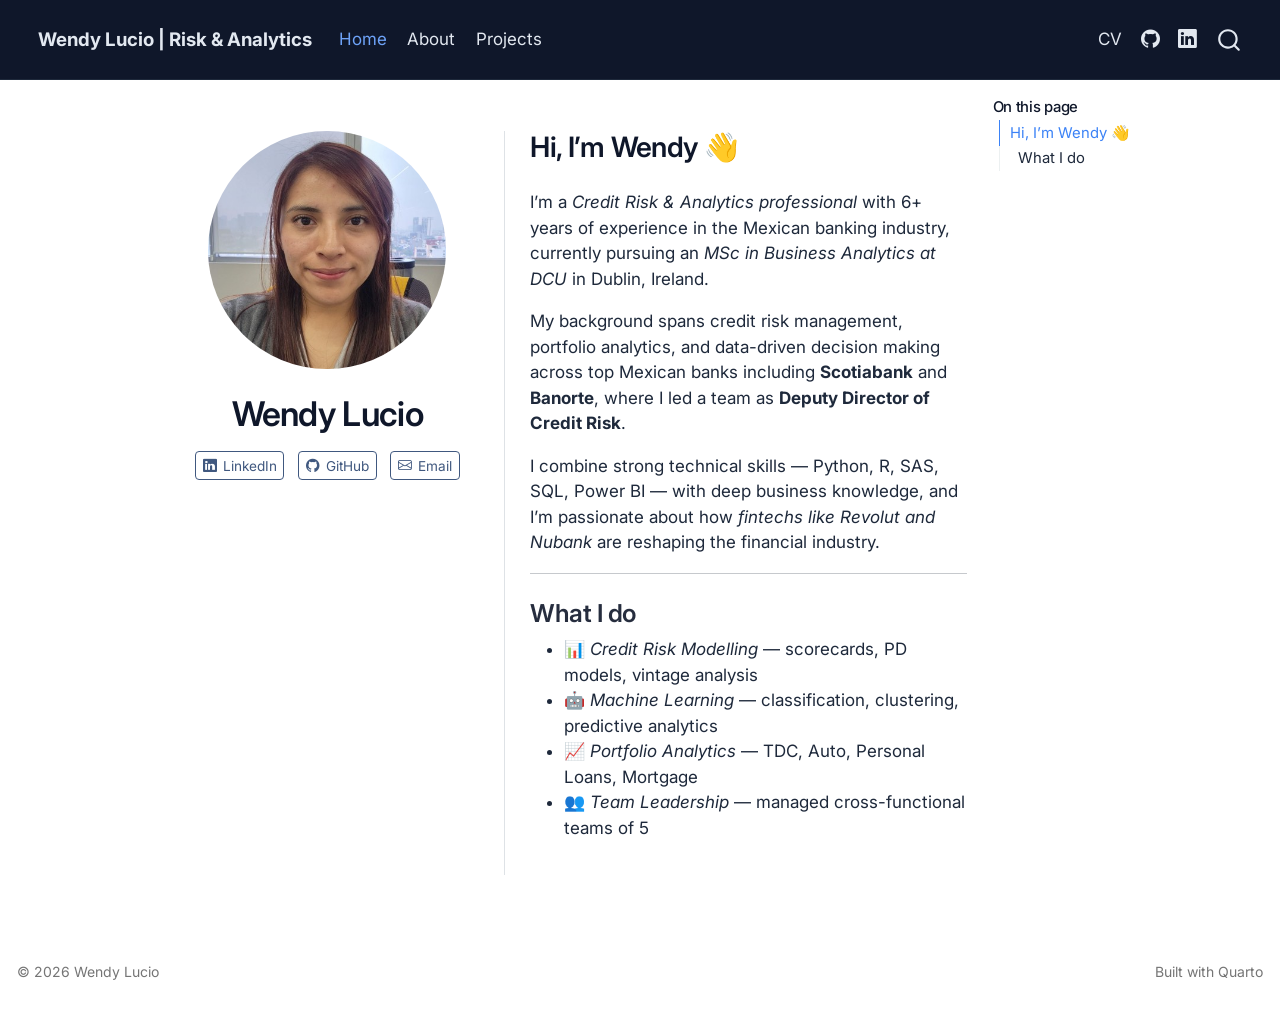
==== docs/index.html @ 33435f72 "Add landing page: about template, profile image, social links" ====
<!DOCTYPE html>
<html xmlns="http://www.w3.org/1999/xhtml" lang="en" xml:lang="en"><head>

<meta charset="utf-8">
<meta name="generator" content="quarto-1.9.36">

<meta name="viewport" content="width=device-width, initial-scale=1.0, user-scalable=yes">


<title>Wendy Lucio – Wendy Lucio | Risk &amp; Analytics</title>
<style>
/* Default styles provided by pandoc.
** See https://pandoc.org/MANUAL.html#variables-for-html for config info.
*/
code{white-space: pre-wrap;}
span.smallcaps{font-variant: small-caps;}
div.columns{display: flex; gap: min(4vw, 1.5em);}
div.column{flex: auto; overflow-x: auto;}
div.hanging-indent{margin-left: 1.5em; text-indent: -1.5em;}
ul.task-list{list-style: none;}
ul.task-list li input[type="checkbox"] {
  width: 0.8em;
  margin: 0 0.8em 0.2em -1em; /* quarto-specific, see https://github.com/quarto-dev/quarto-cli/issues/4556 */ 
  vertical-align: middle;
}
</style>


<script src="site_libs/quarto-nav/quarto-nav.js"></script>
<script src="site_libs/quarto-nav/headroom.min.js"></script>
<script src="site_libs/clipboard/clipboard.min.js"></script>
<script src="site_libs/quarto-search/autocomplete.umd.js"></script>
<script src="site_libs/quarto-search/fuse.min.js"></script>
<script src="site_libs/quarto-search/quarto-search.js"></script>
<meta name="quarto:offset" content="./">
<link href="./images/favicon.png" rel="icon" type="image/png">
<script src="site_libs/quarto-html/quarto.js" type="module"></script>
<script src="site_libs/quarto-html/tabsets/tabsets.js" type="module"></script>
<script src="site_libs/quarto-html/popper.min.js"></script>
<script src="site_libs/quarto-html/tippy.umd.min.js"></script>
<link href="site_libs/quarto-html/tippy.css" rel="stylesheet">
<link href="site_libs/quarto-html/quarto-syntax-highlighting-845c23b38eaddc0f92fda52bfe77a8c8.css" rel="stylesheet" id="quarto-text-highlighting-styles">
<script src="site_libs/bootstrap/bootstrap.min.js"></script>
<link href="site_libs/bootstrap/bootstrap-icons.css" rel="stylesheet">
<link href="site_libs/bootstrap/bootstrap-06b13a12f366e09e76a3b0d78157b3c5.min.css" rel="stylesheet" append-hash="true" id="quarto-bootstrap" data-mode="light">
<script id="quarto-search-options" type="application/json">{
  "location": "navbar",
  "copy-button": false,
  "collapse-after": 3,
  "panel-placement": "end",
  "type": "overlay",
  "limit": 50,
  "keyboard-shortcut": [
    "f",
    "/",
    "s"
  ],
  "show-item-context": false,
  "language": {
    "search-no-results-text": "No results",
    "search-matching-documents-text": "matching documents",
    "search-copy-link-title": "Copy link to search",
    "search-hide-matches-text": "Hide additional matches",
    "search-more-match-text": "more match in this document",
    "search-more-matches-text": "more matches in this document",
    "search-clear-button-title": "Clear",
    "search-text-placeholder": "",
    "search-detached-cancel-button-title": "Cancel",
    "search-submit-button-title": "Submit",
    "search-label": "Search"
  }
}</script>


</head>

<body class="nav-fixed quarto-light">

<div id="quarto-search-results"></div>
  <header id="quarto-header" class="headroom fixed-top">
    <nav class="navbar navbar-expand-lg " data-bs-theme="dark">
      <div class="navbar-container container-fluid">
      <div class="navbar-brand-container mx-auto">
    <a href="./index.html" class="navbar-brand navbar-brand-logo">
    <img src="./images/logo.png" alt="" class="navbar-logo light-content">
    <img src="./images/logo.png" alt="" class="navbar-logo dark-content">
    </a>
    <a class="navbar-brand" href="./index.html">
    <span class="navbar-title">Wendy Lucio | Risk &amp; Analytics</span>
    </a>
  </div>
            <div id="quarto-search" class="" title="Search"></div>
          <button class="navbar-toggler" type="button" data-bs-toggle="collapse" data-bs-target="#navbarCollapse" aria-controls="navbarCollapse" role="menu" aria-expanded="false" aria-label="Toggle navigation" onclick="if (window.quartoToggleHeadroom) { window.quartoToggleHeadroom(); }">
  <span class="navbar-toggler-icon"></span>
</button>
          <div class="collapse navbar-collapse" id="navbarCollapse">
            <ul class="navbar-nav navbar-nav-scroll me-auto">
  <li class="nav-item">
    <a class="nav-link active" href="./index.html" aria-current="page"> 
<span class="menu-text">Home</span></a>
  </li>  
  <li class="nav-item">
    <a class="nav-link" href="./about.html"> 
<span class="menu-text">About</span></a>
  </li>  
  <li class="nav-item">
    <a class="nav-link" href="./projects/index.qmd"> 
<span class="menu-text">Projects</span></a>
  </li>  
</ul>
            <ul class="navbar-nav navbar-nav-scroll ms-auto">
  <li class="nav-item">
    <a class="nav-link" href="./cv/wendy-lucio-cv.pdf" target="_blank"> 
<span class="menu-text">CV</span></a>
  </li>  
  <li class="nav-item compact">
    <a class="nav-link" href="https://github.com/WendyLucio" target="_blank"> <i class="bi bi-github" role="img">
</i> 
<span class="menu-text"></span></a>
  </li>  
  <li class="nav-item compact">
    <a class="nav-link" href="https://www.linkedin.com/in/wendymlp" target="_blank"> <i class="bi bi-linkedin" role="img">
</i> 
<span class="menu-text"></span></a>
  </li>  
</ul>
          </div> <!-- /navcollapse -->
            <div class="quarto-navbar-tools">
</div>
      </div> <!-- /container-fluid -->
    </nav>
</header>
<!-- content -->
<div id="quarto-content" class="quarto-container page-columns page-rows-contents page-layout-article page-navbar">
<!-- sidebar -->
<!-- margin-sidebar -->
    <div id="quarto-margin-sidebar" class="sidebar margin-sidebar">
        <nav id="TOC" role="doc-toc" class="toc-active">
    <h2 id="toc-title">On this page</h2>
  <ul>
  <li><a href="#hi-im-wendy" id="toc-hi-im-wendy" class="nav-link active" data-scroll-target="#hi-im-wendy">Hi, I’m Wendy 👋</a>
  <ul class="collapse">
  <li><a href="#what-i-do" id="toc-what-i-do" class="nav-link" data-scroll-target="#what-i-do">What I do</a></li>
  </ul></li>
  </ul>
</nav>
    </div>
<!-- main -->
<div class="quarto-about-trestles">
  <div class="about-entity">
    <img src="images/LinkedInPicture.jpg" class="about-image
  round " style="height: 14em; width: 14em;">
<header id="title-block-header" class="quarto-title-block default">
<div class="quarto-title">
<h1 class="title">Wendy Lucio</h1>
</div>
<div class="quarto-title-meta">
  </div>
</header>
    <div class="about-links">
  <a href="https://www.linkedin.com/in/wendymlp" class="about-link" rel="" target="_blank">
    <i class="bi bi-linkedin"></i>
     <span class="about-link-text">LinkedIn</span>
  </a>
  <a href="https://github.com/WendyLucio" class="about-link" rel="" target="_blank">
    <i class="bi bi-github"></i>
     <span class="about-link-text">GitHub</span>
  </a>
  <a href="mailto:wendy.m.lucio@gmail.com" class="about-link" rel="" target="">
    <i class="bi bi-envelope"></i>
     <span class="about-link-text">Email</span>
  </a>
</div>
  </div>
  <div class="about-contents"><main class="content" id="quarto-document-content">

<section id="hi-im-wendy" class="level2">
<h2 data-anchor-id="hi-im-wendy">Hi, I’m Wendy 👋</h2>
<p>I’m a <em>Credit Risk &amp; Analytics professional</em> with 6+ years of experience in the Mexican banking industry, currently pursuing an <em>MSc in Business Analytics at DCU</em> in Dublin, Ireland.</p>
<p>My background spans credit risk management, portfolio analytics, and data-driven decision making across top Mexican banks including <strong>Scotiabank</strong> and <strong>Banorte</strong>, where I led a team as <strong>Deputy Director of Credit Risk</strong>.</p>
<p>I combine strong technical skills — Python, R, SAS, SQL, Power BI — with deep business knowledge, and I’m passionate about how <em>fintechs like Revolut and Nubank</em> are reshaping the financial industry.</p>
<hr>
<section id="what-i-do" class="level3">
<h3 data-anchor-id="what-i-do">What I do</h3>
<ul>
<li>📊 <em>Credit Risk Modelling</em> — scorecards, PD models, vintage analysis</li>
<li>🤖 <em>Machine Learning</em> — classification, clustering, predictive analytics</li>
<li>📈 <em>Portfolio Analytics</em> — TDC, Auto, Personal Loans, Mortgage</li>
<li>👥 <em>Team Leadership</em> — managed cross-functional teams of 5</li>
</ul>


</section>
</section>
</main></div>
</div>
 <!-- /main -->
<script id="quarto-html-after-body" type="application/javascript">
  window.document.addEventListener("DOMContentLoaded", function (event) {
    const isCodeAnnotation = (el) => {
      for (const clz of el.classList) {
        if (clz.startsWith('code-annotation-')) {                     
          return true;
        }
      }
      return false;
    }
    const onCopySuccess = function(e) {
      // button target
      const button = e.trigger;
      // don't keep focus
      button.blur();
      // flash "checked"
      button.classList.add('code-copy-button-checked');
      var currentTitle = button.getAttribute("title");
      button.setAttribute("title", "Copied!");
      let tooltip;
      if (window.bootstrap) {
        button.setAttribute("data-bs-toggle", "tooltip");
        button.setAttribute("data-bs-placement", "left");
        button.setAttribute("data-bs-title", "Copied!");
        tooltip = new bootstrap.Tooltip(button, 
          { trigger: "manual", 
            customClass: "code-copy-button-tooltip",
            offset: [0, -8]});
        tooltip.show();    
      }
      setTimeout(function() {
        if (tooltip) {
          tooltip.hide();
          button.removeAttribute("data-bs-title");
          button.removeAttribute("data-bs-toggle");
          button.removeAttribute("data-bs-placement");
        }
        button.setAttribute("title", currentTitle);
        button.classList.remove('code-copy-button-checked');
      }, 1000);
      // clear code selection
      e.clearSelection();
    }
    const getTextToCopy = function(trigger) {
      const outerScaffold = trigger.parentElement.cloneNode(true);
      const codeEl = outerScaffold.querySelector('code');
      for (const childEl of codeEl.children) {
        if (isCodeAnnotation(childEl)) {
          childEl.remove();
        }
      }
      return codeEl.innerText;
    }
    const clipboard = new window.ClipboardJS('.code-copy-button:not([data-in-quarto-modal])', {
      text: getTextToCopy
    });
    clipboard.on('success', onCopySuccess);
    if (window.document.getElementById('quarto-embedded-source-code-modal')) {
      const clipboardModal = new window.ClipboardJS('.code-copy-button[data-in-quarto-modal]', {
        text: getTextToCopy,
        container: window.document.getElementById('quarto-embedded-source-code-modal')
      });
      clipboardModal.on('success', onCopySuccess);
    }
      var localhostRegex = new RegExp(/^(?:http|https):\/\/localhost\:?[0-9]*\//);
      var mailtoRegex = new RegExp(/^mailto:/);
        var filterRegex = new RegExp('/' + window.location.host + '/');
      var isInternal = (href) => {
          return filterRegex.test(href) || localhostRegex.test(href) || mailtoRegex.test(href);
      }
      // Inspect non-navigation links and adorn them if external
     var links = window.document.querySelectorAll('a[href]:not(.nav-link):not(.navbar-brand):not(.toc-action):not(.sidebar-link):not(.sidebar-item-toggle):not(.pagination-link):not(.no-external):not([aria-hidden]):not(.dropdown-item):not(.quarto-navigation-tool):not(.about-link)');
      for (var i=0; i<links.length; i++) {
        const link = links[i];
        if (!isInternal(link.href)) {
          // undo the damage that might have been done by quarto-nav.js in the case of
          // links that we want to consider external
          if (link.dataset.originalHref !== undefined) {
            link.href = link.dataset.originalHref;
          }
        }
      }
    function tippyHover(el, contentFn, onTriggerFn, onUntriggerFn) {
      const config = {
        allowHTML: true,
        maxWidth: 500,
        delay: 100,
        arrow: false,
        appendTo: function(el) {
            return el.parentElement;
        },
        interactive: true,
        interactiveBorder: 10,
        theme: 'quarto',
        placement: 'bottom-start',
      };
      if (contentFn) {
        config.content = contentFn;
      }
      if (onTriggerFn) {
        config.onTrigger = onTriggerFn;
      }
      if (onUntriggerFn) {
        config.onUntrigger = onUntriggerFn;
      }
      window.tippy(el, config); 
    }
    const noterefs = window.document.querySelectorAll('a[role="doc-noteref"]');
    for (var i=0; i<noterefs.length; i++) {
      const ref = noterefs[i];
      tippyHover(ref, function() {
        // use id or data attribute instead here
        let href = ref.getAttribute('data-footnote-href') || ref.getAttribute('href');
        try { href = new URL(href).hash; } catch {}
        const id = href.replace(/^#\/?/, "");
        const note = window.document.getElementById(id);
        if (note) {
          return note.innerHTML;
        } else {
          return "";
        }
      });
    }
    const xrefs = window.document.querySelectorAll('a.quarto-xref');
    const processXRef = (id, note) => {
      // Strip column container classes
      const stripColumnClz = (el) => {
        el.classList.remove("page-full", "page-columns");
        if (el.children) {
          for (const child of el.children) {
            stripColumnClz(child);
          }
        }
      }
      stripColumnClz(note)
      if (id === null || id.startsWith('sec-')) {
        // Special case sections, only their first couple elements
        const container = document.createElement("div");
        if (note.children && note.children.length > 2) {
          container.appendChild(note.children[0].cloneNode(true));
          for (let i = 1; i < note.children.length; i++) {
            const child = note.children[i];
            if (child.tagName === "P" && child.innerText === "") {
              continue;
            } else {
              container.appendChild(child.cloneNode(true));
              break;
            }
          }
          if (window.Quarto?.typesetMath) {
            window.Quarto.typesetMath(container);
          }
          return container.innerHTML
        } else {
          if (window.Quarto?.typesetMath) {
            window.Quarto.typesetMath(note);
          }
          return note.innerHTML;
        }
      } else {
        // Remove any anchor links if they are present
        const anchorLink = note.querySelector('a.anchorjs-link');
        if (anchorLink) {
          anchorLink.remove();
        }
        if (window.Quarto?.typesetMath) {
          window.Quarto.typesetMath(note);
        }
        if (note.classList.contains("callout")) {
          return note.outerHTML;
        } else {
          return note.innerHTML;
        }
      }
    }
    for (var i=0; i<xrefs.length; i++) {
      const xref = xrefs[i];
      tippyHover(xref, undefined, function(instance) {
        instance.disable();
        let url = xref.getAttribute('href');
        let hash = undefined; 
        if (url.startsWith('#')) {
          hash = url;
        } else {
          try { hash = new URL(url).hash; } catch {}
        }
        if (hash) {
          const id = hash.replace(/^#\/?/, "");
          const note = window.document.getElementById(id);
          if (note !== null) {
            try {
              const html = processXRef(id, note.cloneNode(true));
              instance.setContent(html);
            } finally {
              instance.enable();
              instance.show();
            }
          } else {
            // See if we can fetch this
            fetch(url.split('#')[0])
            .then(res => res.text())
            .then(html => {
              const parser = new DOMParser();
              const htmlDoc = parser.parseFromString(html, "text/html");
              const note = htmlDoc.getElementById(id);
              if (note !== null) {
                const html = processXRef(id, note);
                instance.setContent(html);
              } 
            }).finally(() => {
              instance.enable();
              instance.show();
            });
          }
        } else {
          // See if we can fetch a full url (with no hash to target)
          // This is a special case and we should probably do some content thinning / targeting
          fetch(url)
          .then(res => res.text())
          .then(html => {
            const parser = new DOMParser();
            const htmlDoc = parser.parseFromString(html, "text/html");
            const note = htmlDoc.querySelector('main.content');
            if (note !== null) {
              // This should only happen for chapter cross references
              // (since there is no id in the URL)
              // remove the first header
              if (note.children.length > 0 && note.children[0].tagName === "HEADER") {
                note.children[0].remove();
              }
              const html = processXRef(null, note);
              instance.setContent(html);
            } 
          }).finally(() => {
            instance.enable();
            instance.show();
          });
        }
      }, function(instance) {
      });
    }
        let selectedAnnoteEl;
        const selectorForAnnotation = ( cell, annotation) => {
          let cellAttr = 'data-code-cell="' + cell + '"';
          let lineAttr = 'data-code-annotation="' +  annotation + '"';
          const selector = 'span[' + cellAttr + '][' + lineAttr + ']';
          return selector;
        }
        const selectCodeLines = (annoteEl) => {
          const doc = window.document;
          const targetCell = annoteEl.getAttribute("data-target-cell");
          const targetAnnotation = annoteEl.getAttribute("data-target-annotation");
          const annoteSpan = window.document.querySelector(selectorForAnnotation(targetCell, targetAnnotation));
          const lines = annoteSpan.getAttribute("data-code-lines").split(",");
          const lineIds = lines.map((line) => {
            return targetCell + "-" + line;
          })
          let top = null;
          let height = null;
          let parent = null;
          if (lineIds.length > 0) {
              //compute the position of the single el (top and bottom and make a div)
              const el = window.document.getElementById(lineIds[0]);
              top = el.offsetTop;
              height = el.offsetHeight;
              parent = el.parentElement.parentElement;
            if (lineIds.length > 1) {
              const lastEl = window.document.getElementById(lineIds[lineIds.length - 1]);
              const bottom = lastEl.offsetTop + lastEl.offsetHeight;
              height = bottom - top;
            }
            if (top !== null && height !== null && parent !== null) {
              // cook up a div (if necessary) and position it 
              let div = window.document.getElementById("code-annotation-line-highlight");
              if (div === null) {
                div = window.document.createElement("div");
                div.setAttribute("id", "code-annotation-line-highlight");
                div.style.position = 'absolute';
                parent.appendChild(div);
              }
              div.style.top = top - 2 + "px";
              div.style.height = height + 4 + "px";
              div.style.left = 0;
              let gutterDiv = window.document.getElementById("code-annotation-line-highlight-gutter");
              if (gutterDiv === null) {
                gutterDiv = window.document.createElement("div");
                gutterDiv.setAttribute("id", "code-annotation-line-highlight-gutter");
                gutterDiv.style.position = 'absolute';
                const codeCell = window.document.getElementById(targetCell);
                const gutter = codeCell.querySelector('.code-annotation-gutter');
                gutter.appendChild(gutterDiv);
              }
              gutterDiv.style.top = top - 2 + "px";
              gutterDiv.style.height = height + 4 + "px";
            }
            selectedAnnoteEl = annoteEl;
          }
        };
        const unselectCodeLines = () => {
          const elementsIds = ["code-annotation-line-highlight", "code-annotation-line-highlight-gutter"];
          elementsIds.forEach((elId) => {
            const div = window.document.getElementById(elId);
            if (div) {
              div.remove();
            }
          });
          selectedAnnoteEl = undefined;
        };
          // Handle positioning of the toggle
      window.addEventListener(
        "resize",
        throttle(() => {
          elRect = undefined;
          if (selectedAnnoteEl) {
            selectCodeLines(selectedAnnoteEl);
          }
        }, 10)
      );
      function throttle(fn, ms) {
      let throttle = false;
      let timer;
        return (...args) => {
          if(!throttle) { // first call gets through
              fn.apply(this, args);
              throttle = true;
          } else { // all the others get throttled
              if(timer) clearTimeout(timer); // cancel #2
              timer = setTimeout(() => {
                fn.apply(this, args);
                timer = throttle = false;
              }, ms);
          }
        };
      }
        // Attach click handler to the DT
        const annoteDls = window.document.querySelectorAll('dt[data-target-cell]');
        for (const annoteDlNode of annoteDls) {
          annoteDlNode.addEventListener('click', (event) => {
            const clickedEl = event.target;
            if (clickedEl !== selectedAnnoteEl) {
              unselectCodeLines();
              const activeEl = window.document.querySelector('dt[data-target-cell].code-annotation-active');
              if (activeEl) {
                activeEl.classList.remove('code-annotation-active');
              }
              selectCodeLines(clickedEl);
              clickedEl.classList.add('code-annotation-active');
            } else {
              // Unselect the line
              unselectCodeLines();
              clickedEl.classList.remove('code-annotation-active');
            }
          });
        }
    const findCites = (el) => {
      const parentEl = el.parentElement;
      if (parentEl) {
        const cites = parentEl.dataset.cites;
        if (cites) {
          return {
            el,
            cites: cites.split(' ')
          };
        } else {
          return findCites(el.parentElement)
        }
      } else {
        return undefined;
      }
    };
    var bibliorefs = window.document.querySelectorAll('a[role="doc-biblioref"]');
    for (var i=0; i<bibliorefs.length; i++) {
      const ref = bibliorefs[i];
      const citeInfo = findCites(ref);
      if (citeInfo) {
        tippyHover(citeInfo.el, function() {
          var popup = window.document.createElement('div');
          citeInfo.cites.forEach(function(cite) {
            var citeDiv = window.document.createElement('div');
            citeDiv.classList.add('hanging-indent');
            citeDiv.classList.add('csl-entry');
            var biblioDiv = window.document.getElementById('ref-' + cite);
            if (biblioDiv) {
              citeDiv.innerHTML = biblioDiv.innerHTML;
            }
            popup.appendChild(citeDiv);
          });
          return popup.innerHTML;
        });
      }
    }
  });
  </script>
</div> <!-- /content -->
<footer class="footer">
  <div class="nav-footer">
    <div class="nav-footer-left">
<p>© 2026 Wendy Lucio</p>
</div>   
    <div class="nav-footer-center">
      &nbsp;
    </div>
    <div class="nav-footer-right">
<p>Built with <a href="https://quarto.org">Quarto</a></p>
</div>
  </div>
</footer>




</body></html>
---- docs/site_libs/quarto-html/tippy.css ----
.tippy-box[data-animation=fade][data-state=hidden]{opacity:0}[data-tippy-root]{max-width:calc(100vw - 10px)}.tippy-box{position:relative;background-color:#333;color:#fff;border-radius:4px;font-size:14px;line-height:1.4;white-space:normal;outline:0;transition-property:transform,visibility,opacity}.tippy-box[data-placement^=top]>.tippy-arrow{bottom:0}.tippy-box[data-placement^=top]>.tippy-arrow:before{bottom:-7px;left:0;border-width:8px 8px 0;border-top-color:initial;transform-origin:center top}.tippy-box[data-placement^=bottom]>.tippy-arrow{top:0}.tippy-box[data-placement^=bottom]>.tippy-arrow:before{top:-7px;left:0;border-width:0 8px 8px;border-bottom-color:initial;transform-origin:center bottom}.tippy-box[data-placement^=left]>.tippy-arrow{right:0}.tippy-box[data-placement^=left]>.tippy-arrow:before{border-width:8px 0 8px 8px;border-left-color:initial;right:-7px;transform-origin:center left}.tippy-box[data-placement^=right]>.tippy-arrow{left:0}.tippy-box[data-placement^=right]>.tippy-arrow:before{left:-7px;border-width:8px 8px 8px 0;border-right-color:initial;transform-origin:center right}.tippy-box[data-inertia][data-state=visible]{transition-timing-function:cubic-bezier(.54,1.5,.38,1.11)}.tippy-arrow{width:16px;height:16px;color:#333}.tippy-arrow:before{content:"";position:absolute;border-color:transparent;border-style:solid}.tippy-content{position:relative;padding:5px 9px;z-index:1}
---- docs/site_libs/quarto-html/quarto-syntax-highlighting-845c23b38eaddc0f92fda52bfe77a8c8.css ----
/* quarto syntax highlight colors */
:root {
  --quarto-hl-ot-color: #003B4F;
  --quarto-hl-at-color: #657422;
  --quarto-hl-ss-color: #20794D;
  --quarto-hl-an-color: #5E5E5E;
  --quarto-hl-fu-color: #4758AB;
  --quarto-hl-st-color: #20794D;
  --quarto-hl-cf-color: #003B4F;
  --quarto-hl-op-color: #5E5E5E;
  --quarto-hl-er-color: #AD0000;
  --quarto-hl-bn-color: #AD0000;
  --quarto-hl-al-color: #AD0000;
  --quarto-hl-va-color: #111111;
  --quarto-hl-bu-color: inherit;
  --quarto-hl-ex-color: inherit;
  --quarto-hl-pp-color: #AD0000;
  --quarto-hl-in-color: #5E5E5E;
  --quarto-hl-vs-color: #20794D;
  --quarto-hl-wa-color: #5E5E5E;
  --quarto-hl-do-color: #5E5E5E;
  --quarto-hl-im-color: #00769E;
  --quarto-hl-ch-color: #20794D;
  --quarto-hl-dt-color: #AD0000;
  --quarto-hl-fl-color: #AD0000;
  --quarto-hl-co-color: #5E5E5E;
  --quarto-hl-cv-color: #5E5E5E;
  --quarto-hl-cn-color: #8f5902;
  --quarto-hl-sc-color: #5E5E5E;
  --quarto-hl-dv-color: #AD0000;
  --quarto-hl-kw-color: #003B4F;
}

/* other quarto variables */
:root {
  --quarto-font-monospace: SFMono-Regular, Menlo, Monaco, Consolas, "Liberation Mono", "Courier New", monospace;
}

/* syntax highlight based on Pandoc's rules */
pre > code.sourceCode > span {
  color: #003B4F;
}

code.sourceCode > span {
  color: #003B4F;
}

div.sourceCode,
div.sourceCode pre.sourceCode {
  color: #003B4F;
}

/* Normal */
code span {
  color: #003B4F;
}

/* Alert */
code span.al {
  color: #AD0000;
  font-style: inherit;
}

/* Annotation */
code span.an {
  color: #5E5E5E;
  font-style: inherit;
}

/* Attribute */
code span.at {
  color: #657422;
  font-style: inherit;
}

/* BaseN */
code span.bn {
  color: #AD0000;
  font-style: inherit;
}

/* BuiltIn */
code span.bu {
  font-style: inherit;
}

/* ControlFlow */
code span.cf {
  color: #003B4F;
  font-weight: bold;
  font-style: inherit;
}

/* Char */
code span.ch {
  color: #20794D;
  font-style: inherit;
}

/* Constant */
code span.cn {
  color: #8f5902;
  font-style: inherit;
}

/* Comment */
code span.co {
  color: #5E5E5E;
  font-style: inherit;
}

/* CommentVar */
code span.cv {
  color: #5E5E5E;
  font-style: italic;
}

/* Documentation */
code span.do {
  color: #5E5E5E;
  font-style: italic;
}

/* DataType */
code span.dt {
  color: #AD0000;
  font-style: inherit;
}

/* DecVal */
code span.dv {
  color: #AD0000;
  font-style: inherit;
}

/* Error */
code span.er {
  color: #AD0000;
  font-style: inherit;
}

/* Extension */
code span.ex {
  font-style: inherit;
}

/* Float */
code span.fl {
  color: #AD0000;
  font-style: inherit;
}

/* Function */
code span.fu {
  color: #4758AB;
  font-style: inherit;
}

/* Import */
code span.im {
  color: #00769E;
  font-style: inherit;
}

/* Information */
code span.in {
  color: #5E5E5E;
  font-style: inherit;
}

/* Keyword */
code span.kw {
  color: #003B4F;
  font-weight: bold;
  font-style: inherit;
}

/* Operator */
code span.op {
  color: #5E5E5E;
  font-style: inherit;
}

/* Other */
code span.ot {
  color: #003B4F;
  font-style: inherit;
}

/* Preprocessor */
code span.pp {
  color: #AD0000;
  font-style: inherit;
}

/* SpecialChar */
code span.sc {
  color: #5E5E5E;
  font-style: inherit;
}

/* SpecialString */
code span.ss {
  color: #20794D;
  font-style: inherit;
}

/* String */
code span.st {
  color: #20794D;
  font-style: inherit;
}

/* Variable */
code span.va {
  color: #111111;
  font-style: inherit;
}

/* VerbatimString */
code span.vs {
  color: #20794D;
  font-style: inherit;
}

/* Warning */
code span.wa {
  color: #5E5E5E;
  font-style: italic;
}

.prevent-inlining {
  content: "</";
}

/*# sourceMappingURL=ac89f0bb514bba72461919f78549e31c.css.map */
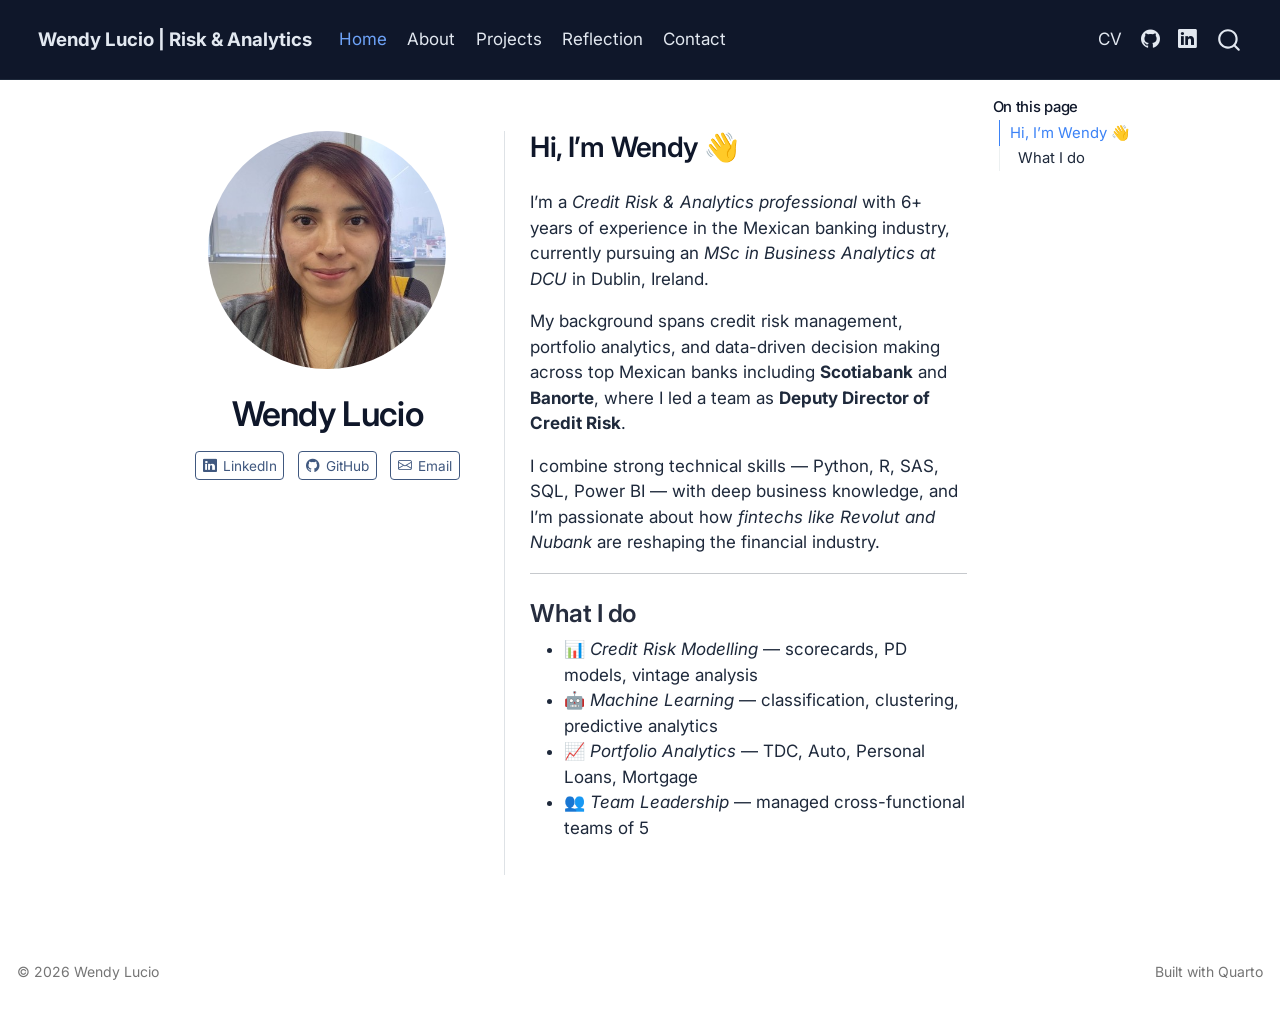
==== commit 8228821b: "Add CV PDF and update navbar links" ====
--- a/docs/index.html
+++ b/docs/index.html
@@ -104,8 +104,16 @@
 <span class="menu-text">About</span></a>
   </li>  
   <li class="nav-item">
-    <a class="nav-link" href="./projects/index.qmd"> 
+    <a class="nav-link" href="./projects/index.html"> 
 <span class="menu-text">Projects</span></a>
+  </li>  
+  <li class="nav-item">
+    <a class="nav-link" href="./reflection.html"> 
+<span class="menu-text">Reflection</span></a>
+  </li>  
+  <li class="nav-item">
+    <a class="nav-link" href="./contact.html"> 
+<span class="menu-text">Contact</span></a>
   </li>  
 </ul>
             <ul class="navbar-nav navbar-nav-scroll ms-auto">
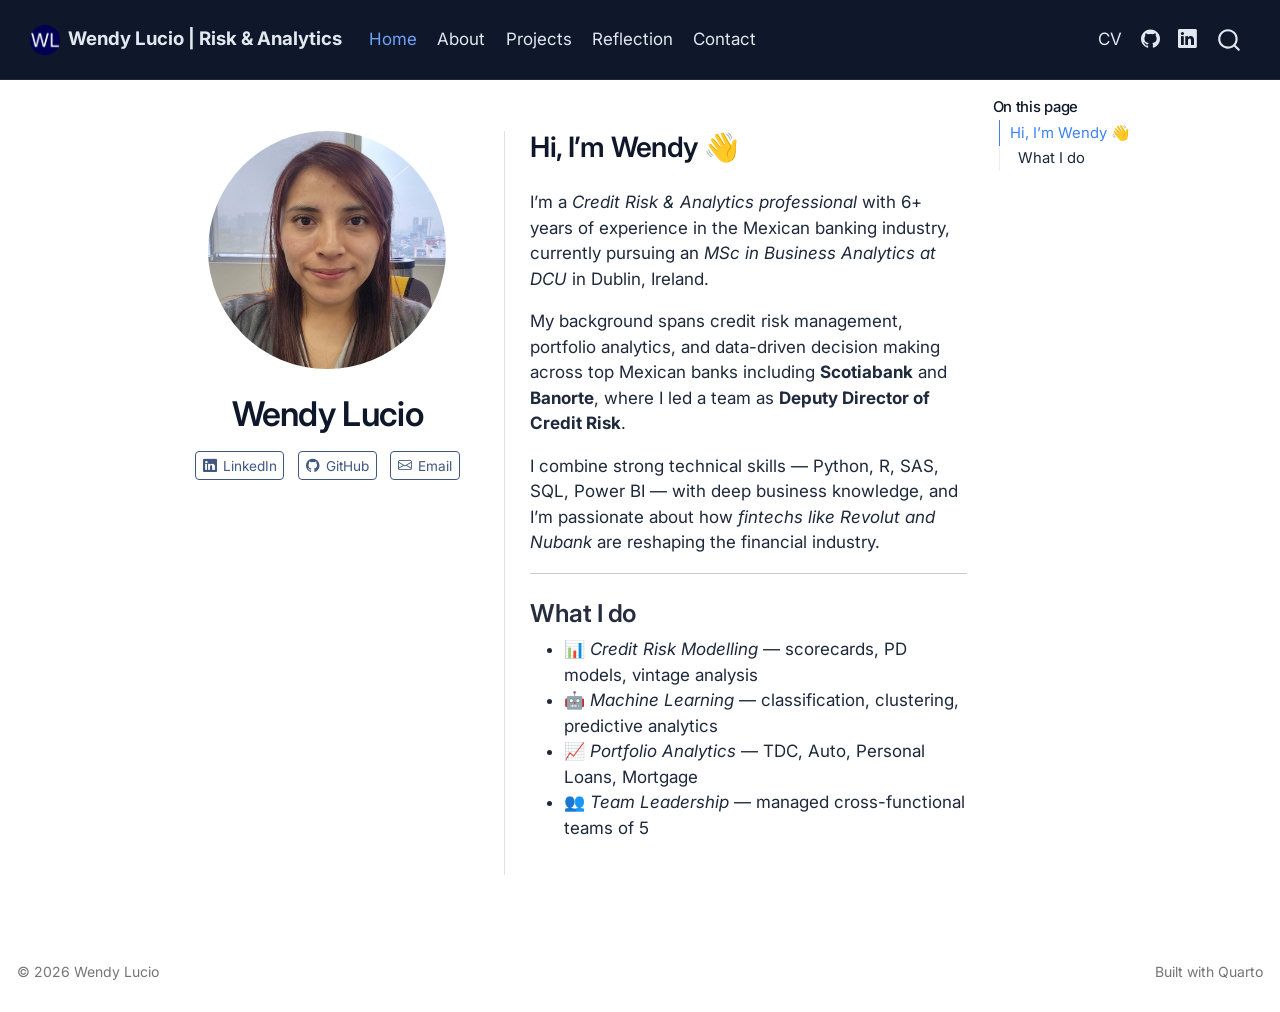
==== commit 148d7bdb: "Add favicon, logo and FontAwesome icons" ====
--- a/docs/index.html
+++ b/docs/index.html
@@ -42,7 +42,7 @@
 <link href="site_libs/quarto-html/quarto-syntax-highlighting-845c23b38eaddc0f92fda52bfe77a8c8.css" rel="stylesheet" id="quarto-text-highlighting-styles">
 <script src="site_libs/bootstrap/bootstrap.min.js"></script>
 <link href="site_libs/bootstrap/bootstrap-icons.css" rel="stylesheet">
-<link href="site_libs/bootstrap/bootstrap-06b13a12f366e09e76a3b0d78157b3c5.min.css" rel="stylesheet" append-hash="true" id="quarto-bootstrap" data-mode="light">
+<link href="site_libs/bootstrap/bootstrap-6a74468cba87af027ce55c3ebfba61c2.min.css" rel="stylesheet" append-hash="true" id="quarto-bootstrap" data-mode="light">
 <script id="quarto-search-options" type="application/json">{
   "location": "navbar",
   "copy-button": false,
@@ -118,7 +118,7 @@
 </ul>
             <ul class="navbar-nav navbar-nav-scroll ms-auto">
   <li class="nav-item">
-    <a class="nav-link" href="./cv/wendy-lucio-cv.pdf" target="_blank"> 
+    <a class="nav-link" href="./cv/WendyLucioCV.pdf" target="_blank"> 
 <span class="menu-text">CV</span></a>
   </li>  
   <li class="nav-item compact">
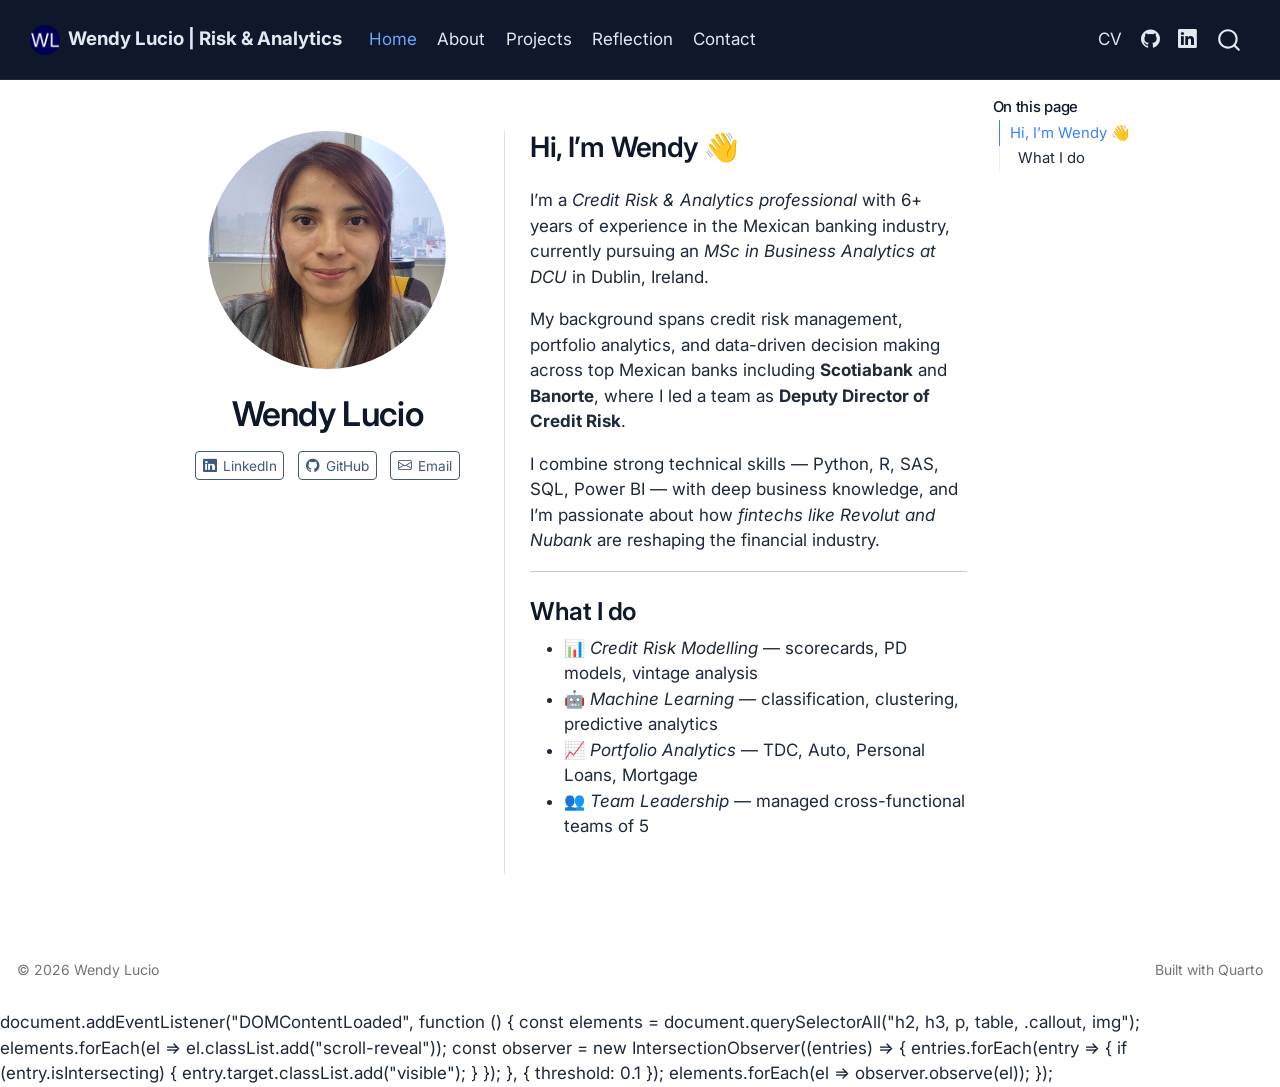
==== commit 944cba99: "Add scroll animations and design improvements" ====
--- a/docs/index.html
+++ b/docs/index.html
@@ -42,7 +42,7 @@
 <link href="site_libs/quarto-html/quarto-syntax-highlighting-845c23b38eaddc0f92fda52bfe77a8c8.css" rel="stylesheet" id="quarto-text-highlighting-styles">
 <script src="site_libs/bootstrap/bootstrap.min.js"></script>
 <link href="site_libs/bootstrap/bootstrap-icons.css" rel="stylesheet">
-<link href="site_libs/bootstrap/bootstrap-6a74468cba87af027ce55c3ebfba61c2.min.css" rel="stylesheet" append-hash="true" id="quarto-bootstrap" data-mode="light">
+<link href="site_libs/bootstrap/bootstrap-c53aecb7bf6878bd62e17d3ab4936282.min.css" rel="stylesheet" append-hash="true" id="quarto-bootstrap" data-mode="light">
 <script id="quarto-search-options" type="application/json">{
   "location": "navbar",
   "copy-button": false,
@@ -610,6 +610,35 @@
 </div>
   </div>
 </footer>
+document.addEventListener("DOMContentLoaded", function () {
+
+  const elements = document.querySelectorAll("h2, h3, p, table, .callout, img");
+
+  
+
+  elements.forEach(el =&gt; el.classList.add("scroll-reveal"));
+
+
+
+  const observer = new IntersectionObserver((entries) =&gt; {
+
+    entries.forEach(entry =&gt; {
+
+      if (entry.isIntersecting) {
+
+        entry.target.classList.add("visible");
+
+      }
+
+    });
+
+  }, { threshold: 0.1 });
+
+
+
+  elements.forEach(el =&gt; observer.observe(el));
+
+});
 
 
 
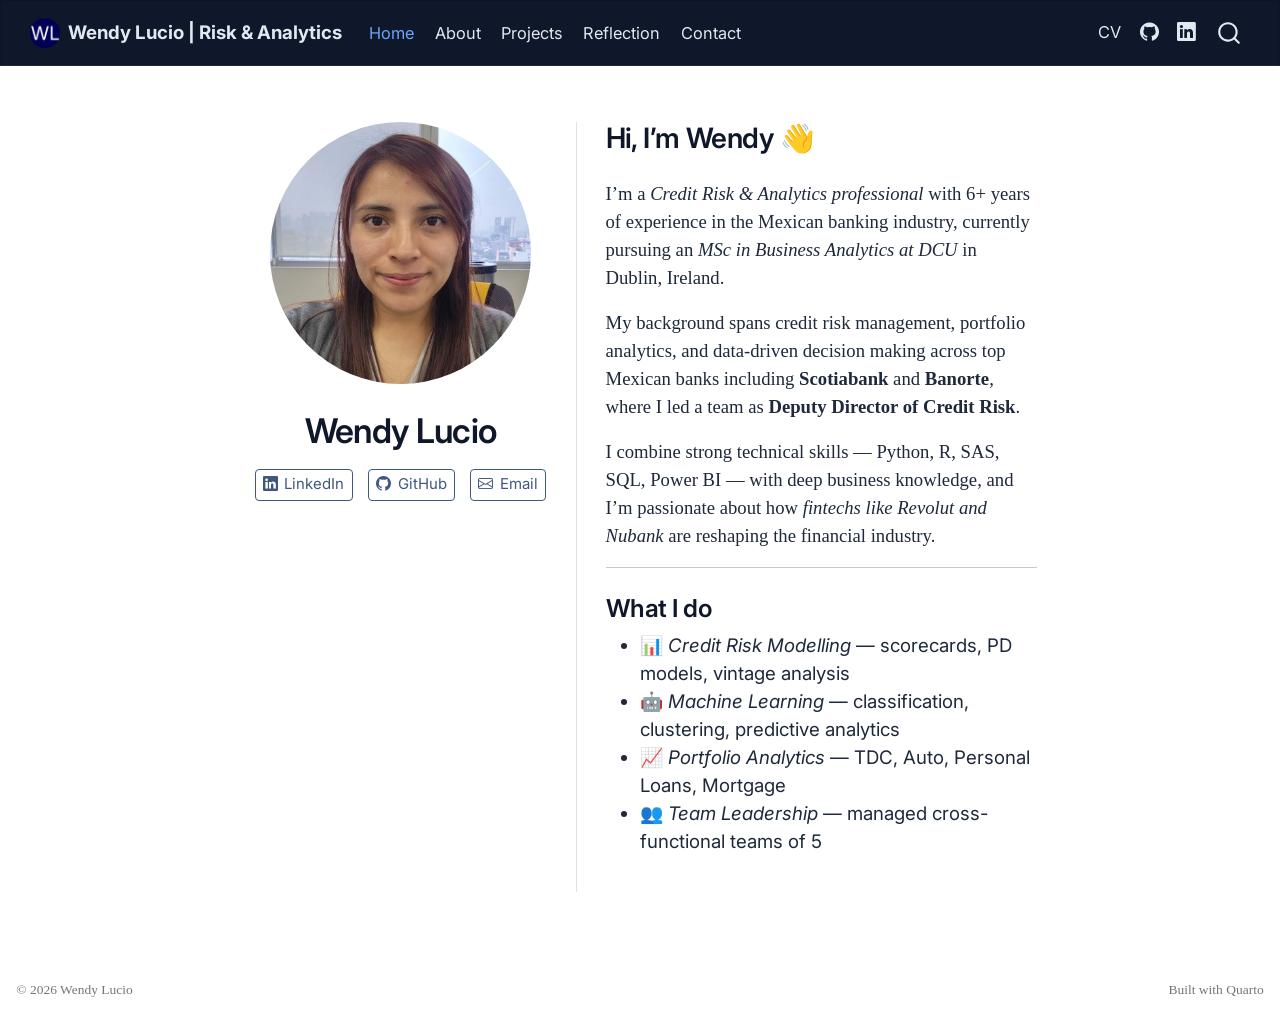
==== commit 1a489baf: "Improve design: litera theme, callouts, scroll animations, gray background" ====
--- a/docs/index.html
+++ b/docs/index.html
@@ -42,7 +42,7 @@
 <link href="site_libs/quarto-html/quarto-syntax-highlighting-845c23b38eaddc0f92fda52bfe77a8c8.css" rel="stylesheet" id="quarto-text-highlighting-styles">
 <script src="site_libs/bootstrap/bootstrap.min.js"></script>
 <link href="site_libs/bootstrap/bootstrap-icons.css" rel="stylesheet">
-<link href="site_libs/bootstrap/bootstrap-c53aecb7bf6878bd62e17d3ab4936282.min.css" rel="stylesheet" append-hash="true" id="quarto-bootstrap" data-mode="light">
+<link href="site_libs/bootstrap/bootstrap-aecadd59a91d1f28ce5ff2f2d4594502.min.css" rel="stylesheet" append-hash="true" id="quarto-bootstrap" data-mode="light">
 <script id="quarto-search-options" type="application/json">{
   "location": "navbar",
   "copy-button": false,
@@ -74,7 +74,7 @@
 
 </head>
 
-<body class="nav-fixed quarto-light">
+<body class="nav-fixed fullcontent quarto-light">
 
 <div id="quarto-search-results"></div>
   <header id="quarto-header" class="headroom fixed-top">
@@ -142,17 +142,7 @@
 <div id="quarto-content" class="quarto-container page-columns page-rows-contents page-layout-article page-navbar">
 <!-- sidebar -->
 <!-- margin-sidebar -->
-    <div id="quarto-margin-sidebar" class="sidebar margin-sidebar">
-        <nav id="TOC" role="doc-toc" class="toc-active">
-    <h2 id="toc-title">On this page</h2>
-  <ul>
-  <li><a href="#hi-im-wendy" id="toc-hi-im-wendy" class="nav-link active" data-scroll-target="#hi-im-wendy">Hi, I’m Wendy 👋</a>
-  <ul class="collapse">
-  <li><a href="#what-i-do" id="toc-what-i-do" class="nav-link" data-scroll-target="#what-i-do">What I do</a></li>
-  </ul></li>
-  </ul>
-</nav>
-    </div>
+    
 <!-- main -->
 <div class="quarto-about-trestles">
   <div class="about-entity">
@@ -181,7 +171,6 @@
 </div>
   </div>
   <div class="about-contents"><main class="content" id="quarto-document-content">
-
 <section id="hi-im-wendy" class="level2">
 <h2 data-anchor-id="hi-im-wendy">Hi, I’m Wendy 👋</h2>
 <p>I’m a <em>Credit Risk &amp; Analytics professional</em> with 6+ years of experience in the Mexican banking industry, currently pursuing an <em>MSc in Business Analytics at DCU</em> in Dublin, Ireland.</p>
@@ -610,35 +599,7 @@
 </div>
   </div>
 </footer>
-document.addEventListener("DOMContentLoaded", function () {
-
-  const elements = document.querySelectorAll("h2, h3, p, table, .callout, img");
-
-  
-
-  elements.forEach(el =&gt; el.classList.add("scroll-reveal"));
-
-
-
-  const observer = new IntersectionObserver((entries) =&gt; {
-
-    entries.forEach(entry =&gt; {
-
-      if (entry.isIntersecting) {
-
-        entry.target.classList.add("visible");
-
-      }
-
-    });
-
-  }, { threshold: 0.1 });
-
-
-
-  elements.forEach(el =&gt; observer.observe(el));
-
-});
+<script src="scroll.js"></script>
 
 
 
